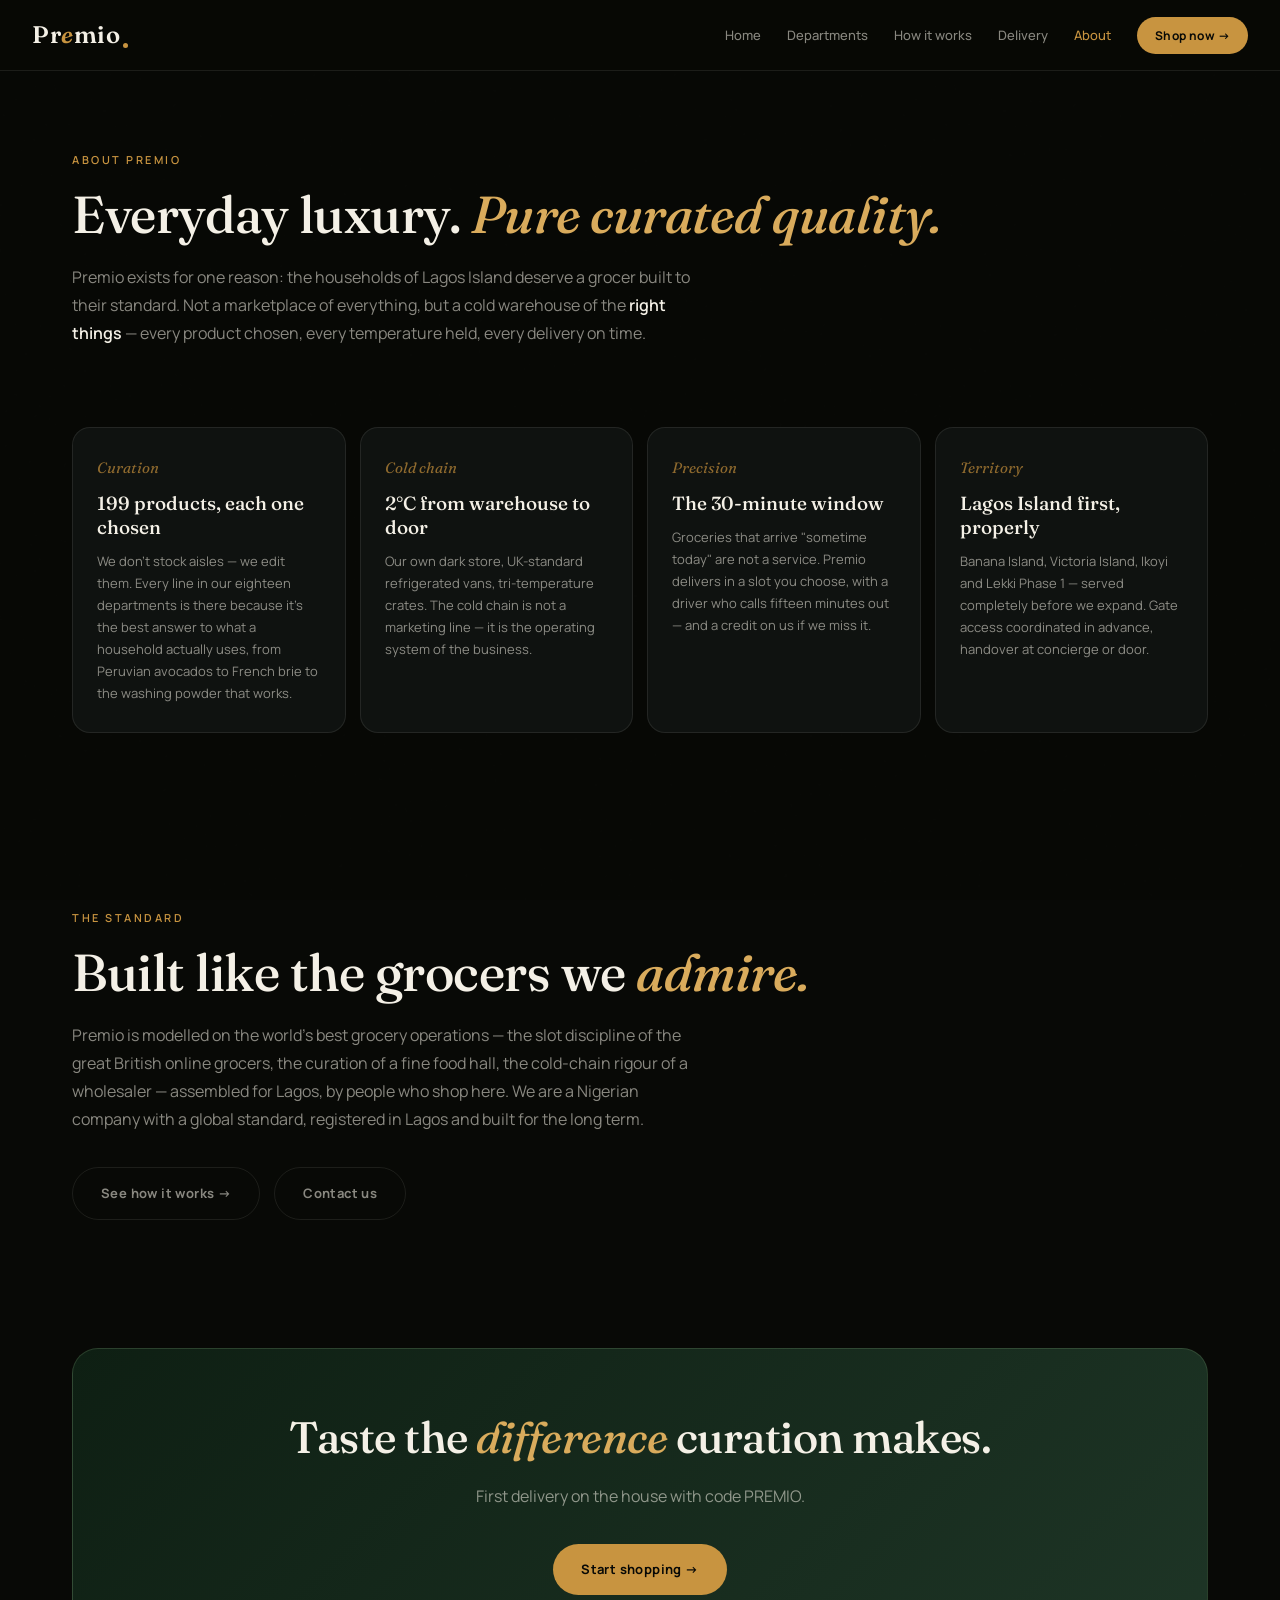
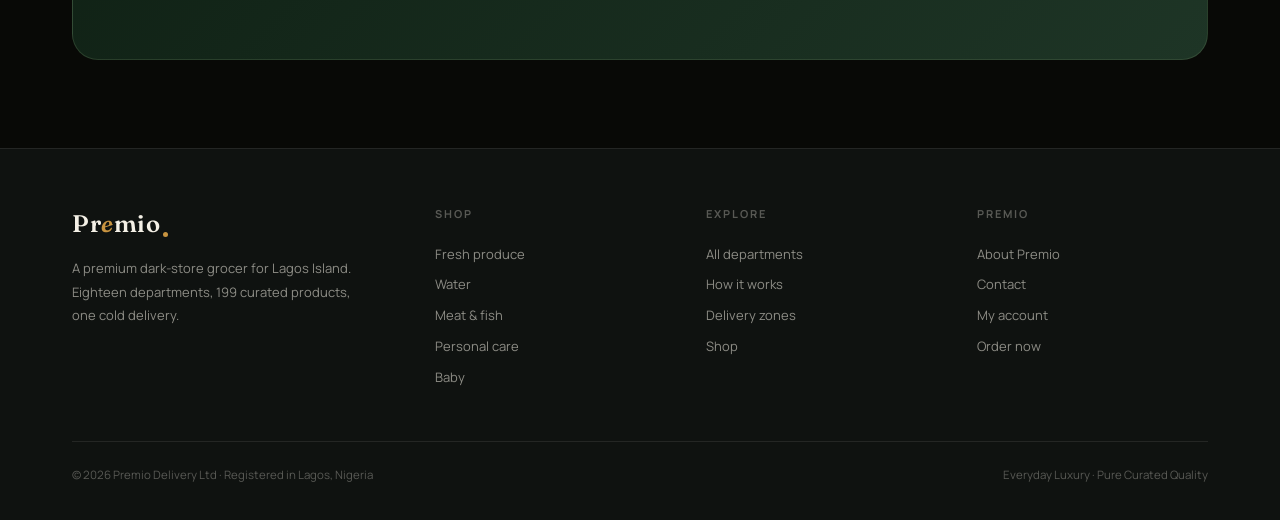
==== about.html @ 3cddad0a "Add files via upload" ====
<!DOCTYPE html>
<html lang="en">
<head>
<meta charset="UTF-8">
<meta name="viewport" content="width=device-width, initial-scale=1.0">
<title>About — Premio</title>
<meta name="description" content="Premio is a premium dark-store grocer for Lagos Island — everyday luxury, pure curated quality, delivered cold.">
<link rel="preconnect" href="https://fonts.gstatic.com" crossorigin>
<link href="https://fonts.googleapis.com/css2?family=Fraunces:ital,opsz,wght@0,9..144,400;0,9..144,500;0,9..144,600;0,9..144,700;1,9..144,400;1,9..144,600&family=Manrope:wght@300;400;500;600;700&display=swap" rel="stylesheet">
<link rel="stylesheet" href="/site.css">
</head>
<body>

<nav class="site-nav">
  <a href="/" class="logo">Pr<span class="logo-a">e</span>mio<span class="logo-dot"></span></a>
  <button class="burger" onclick="document.body.classList.toggle('nav-open')" aria-label="Menu"><span></span><span></span><span></span></button>
  <div class="nav-links">
    <a href="/">Home</a>
    <a href="/departments.html">Departments</a>
    <a href="/how-it-works.html">How it works</a>
    <a href="/delivery.html">Delivery</a>
    <a href="/about.html" class="active">About</a>
    <a href="/shop.html" class="nav-cta">Shop now →</a>
  </div>
</nav>

<main>
<div class="wrap">

  <section class="page-head">
    <div class="kicker">About Premio</div>
    <h1 class="h-display">Everyday luxury. <em>Pure curated quality.</em></h1>
    <p class="lede">Premio exists for one reason: the households of Lagos Island deserve a grocer built to their standard. Not a marketplace of everything, but a cold warehouse of the <strong>right things</strong> — every product chosen, every temperature held, every delivery on time.</p>
  </section>

  <section class="section" style="padding-top:24px">
    <div class="promise-grid">
      <div class="promise"><div class="num">Curation</div><h3>199 products, each one chosen</h3><p>We don't stock aisles — we edit them. Every line in our eighteen departments is there because it's the best answer to what a household actually uses, from Peruvian avocados to French brie to the washing powder that works.</p></div>
      <div class="promise"><div class="num">Cold chain</div><h3>2°C from warehouse to door</h3><p>Our own dark store, UK-standard refrigerated vans, tri-temperature crates. The cold chain is not a marketing line — it is the operating system of the business.</p></div>
      <div class="promise"><div class="num">Precision</div><h3>The 30-minute window</h3><p>Groceries that arrive "sometime today" are not a service. Premio delivers in a slot you choose, with a driver who calls fifteen minutes out — and a credit on us if we miss it.</p></div>
      <div class="promise"><div class="num">Territory</div><h3>Lagos Island first, properly</h3><p>Banana Island, Victoria Island, Ikoyi and Lekki Phase 1 — served completely before we expand. Gate access coordinated in advance, handover at concierge or door.</p></div>
    </div>
  </section>

  <section class="section">
    <div class="kicker">The standard</div>
    <h2 class="h-display">Built like the grocers we <em>admire.</em></h2>
    <p class="lede">Premio is modelled on the world's best grocery operations — the slot discipline of the great British online grocers, the curation of a fine food hall, the cold-chain rigour of a wholesaler — assembled for Lagos, by people who shop here. We are a Nigerian company with a global standard, registered in Lagos and built for the long term.</p>
    <div class="btn-row">
      <a href="/how-it-works.html" class="btn btn-ghost">See how it works →</a>
      <a href="/contact.html" class="btn btn-ghost">Contact us</a>
    </div>
  </section>

  <section class="cta-band">
    <h2 class="h-display">Taste the <em>difference</em> curation makes.</h2>
    <p class="lede">First delivery on the house with code PREMIO.</p>
    <div class="btn-row"><a href="/shop.html" class="btn btn-gold">Start shopping →</a></div>
  </section>

</div>
</main>

<footer>
  <div class="wrap">
    <div class="foot-grid">
      <div>
        <a href="/" class="logo">Pr<span class="logo-a">e</span>mio<span class="logo-dot"></span></a>
        <p class="foot-tag">A premium dark-store grocer for Lagos Island. Eighteen departments, 199 curated products, one cold delivery.</p>
      </div>
      <div class="foot-col">
        <h4>Shop</h4>
        <a href="/shop.html?dept=fresh">Fresh produce</a>
        <a href="/shop.html?dept=water">Water</a>
        <a href="/shop.html?dept=meat">Meat & fish</a>
        <a href="/shop.html?dept=personal">Personal care</a>
        <a href="/shop.html?dept=baby">Baby</a>
      </div>
      <div class="foot-col">
        <h4>Explore</h4>
        <a href="/departments.html">All departments</a>
        <a href="/how-it-works.html">How it works</a>
        <a href="/delivery.html">Delivery zones</a>
        <a href="/shop.html">Shop</a>
      </div>
      <div class="foot-col">
        <h4>Premio</h4>
        <a href="/about.html">About Premio</a>
        <a href="/contact.html">Contact</a>
        <a href="/account.html">My account</a>
        <a href="/shop.html">Order now</a>
      </div>
    </div>
    <div class="foot-base">
      <span>© 2026 Premio Delivery Ltd · Registered in Lagos, Nigeria</span>
      <span>Everyday Luxury · Pure Curated Quality</span>
    </div>
  </div>
</footer>

</body>
</html>
---- site.css ----
/* PREMIO — shared site styles · tokens mirror shop.html exactly */
*,*::before,*::after{margin:0;padding:0;box-sizing:border-box}
:root{
  --ink:#080906;--ink2:#0F1210;--ink3:#181B17;--ink4:#22261F;
  --paper:#F4F0E6;--cream:#E8E1CC;
  --gold:#C89440;--gold-soft:#D9AB5C;--gold-dim:#8F6A2E;
  --forest:#1E3526;--forest-deep:#0E1F13;--sage:#5A7555;--terra:#B85A3A;--sky:#7FA4C0;
  --text:#F4F0E6;--text-soft:rgba(244,240,230,.55);--text-dim:rgba(244,240,230,.32);
  --line:rgba(244,240,230,.09);
}
html{scroll-behavior:smooth}
body{font-family:'Manrope',sans-serif;background:var(--ink);color:var(--text);font-weight:400;line-height:1.6;-webkit-font-smoothing:antialiased}
body::after{content:'';position:fixed;inset:0;pointer-events:none;z-index:1;opacity:.5;background-image:url("data:image/svg+xml,%3Csvg viewBox='0 0 200 200' xmlns='http://www.w3.org/2000/svg'%3E%3Cfilter id='n'%3E%3CfeTurbulence type='fractalNoise' baseFrequency='0.9' numOctaves='2'/%3E%3CfeColorMatrix values='0 0 0 0 0 0 0 0 0 0 0 0 0 0 0 0 0 0 0.03 0'/%3E%3C/filter%3E%3Crect width='200' height='200' filter='url(%23n)'/%3E%3C/svg%3E")}
a{color:inherit;text-decoration:none}
button{font-family:inherit;border:none;background:none;color:inherit;cursor:pointer}
img{max-width:100%;display:block}
main,nav,footer{position:relative;z-index:2}
.serif{font-family:'Fraunces',serif}

/* ===== NAV ===== */
.site-nav{position:sticky;top:0;z-index:100;display:flex;align-items:center;justify-content:space-between;gap:20px;padding:16px 32px;background:rgba(8,9,6,.82);backdrop-filter:blur(18px);-webkit-backdrop-filter:blur(18px);border-bottom:1px solid var(--line)}
.logo{font-family:'Fraunces',serif;font-size:24px;font-weight:600;letter-spacing:.5px;display:flex;align-items:baseline}
.logo-a{color:var(--gold);font-style:italic}
.logo-dot{width:5px;height:5px;background:var(--gold);border-radius:50%;margin-left:3px;align-self:flex-end;margin-bottom:6px}
.nav-links{display:flex;align-items:center;gap:26px;font-size:13px;font-weight:500;color:var(--text-soft)}
.nav-links a{transition:color .2s;padding:6px 0}
.nav-links a:hover{color:var(--text)}
.nav-links a.active{color:var(--gold)}
.nav-cta{padding:9px 18px!important;background:var(--gold);color:var(--ink)!important;border-radius:50px;font-weight:700;font-size:12px;letter-spacing:.4px;transition:background .2s}
.nav-cta:hover{background:var(--gold-soft)}
.burger{display:none;flex-direction:column;gap:4px;padding:8px}
.burger span{width:20px;height:2px;background:var(--text);transition:all .3s}

/* ===== SHARED SECTIONS ===== */
.wrap{max-width:1200px;margin:0 auto;padding:0 32px}
.section{padding:88px 0}
.kicker{font-size:11px;letter-spacing:2.5px;text-transform:uppercase;color:var(--gold);font-weight:600;margin-bottom:16px}
.h-display{font-family:'Fraunces',serif;font-weight:500;font-size:clamp(32px,4.6vw,52px);line-height:1.12;letter-spacing:-.5px}
.h-display em{font-style:italic;color:var(--gold-soft)}
.lede{margin-top:20px;font-size:16px;color:var(--text-soft);max-width:620px;line-height:1.75}
.lede strong{color:var(--text);font-weight:600}
.btn-row{display:flex;gap:14px;flex-wrap:wrap;margin-top:34px}
.btn{display:inline-flex;align-items:center;gap:8px;padding:15px 28px;border-radius:50px;font-size:13px;font-weight:700;letter-spacing:.4px;transition:all .25s}
.btn-gold{background:var(--gold);color:var(--ink)}
.btn-gold:hover{background:var(--gold-soft);transform:translateY(-1px)}
.btn-ghost{border:1px solid var(--line);color:var(--text-soft)}
.btn-ghost:hover{border-color:rgba(200,148,64,.5);color:var(--text)}

/* ===== HERO ===== */
.hero{padding:96px 0 72px;display:grid;grid-template-columns:1.15fr .85fr;gap:64px;align-items:center}
.hero-badge{display:inline-flex;align-items:center;gap:8px;padding:7px 16px;border:1px solid rgba(200,148,64,.35);border-radius:50px;font-size:11px;letter-spacing:1.5px;text-transform:uppercase;color:var(--gold);margin-bottom:28px}
.hero-badge::before{content:'';width:5px;height:5px;background:var(--gold);border-radius:50%}
.stats{display:grid;grid-template-columns:repeat(4,1fr);gap:1px;background:var(--line);border:1px solid var(--line);border-radius:16px;overflow:hidden;margin-top:56px}
.stat{background:var(--ink2);padding:22px 18px}
.stat b{display:block;font-family:'Fraunces',serif;font-size:28px;font-weight:500;color:var(--gold-soft)}
.stat span{font-size:11px;color:var(--text-dim);letter-spacing:.5px;text-transform:uppercase}

/* hero order card */
.order-card{background:var(--ink2);border:1px solid var(--line);border-radius:22px;padding:26px;box-shadow:0 40px 90px rgba(0,0,0,.5)}
.oc-head{display:flex;justify-content:space-between;align-items:center;padding-bottom:16px;border-bottom:1px solid var(--line);margin-bottom:8px}
.oc-head b{font-family:'Fraunces',serif;font-size:17px;font-weight:500}
.oc-chip{font-size:10px;letter-spacing:1px;text-transform:uppercase;color:var(--sage);border:1px solid rgba(90,117,85,.4);padding:5px 11px;border-radius:50px}
.oc-row{display:flex;justify-content:space-between;padding:11px 0;border-bottom:1px solid var(--line);font-size:13px;color:var(--text-soft)}
.oc-row b{color:var(--text);font-weight:500}
.oc-row:last-of-type{border-bottom:none}
.oc-total{display:flex;justify-content:space-between;padding-top:16px;margin-top:6px;border-top:1px solid rgba(200,148,64,.3);font-family:'Fraunces',serif;font-size:19px}
.oc-total b{color:var(--gold-soft)}
.oc-foot{margin-top:14px;font-size:11.5px;color:var(--text-dim);line-height:1.7}
.oc-foot b{color:var(--text-soft)}

/* ===== DEPARTMENT CARDS ===== */
.dept-grid{display:grid;grid-template-columns:repeat(auto-fill,minmax(255px,1fr));gap:14px;margin-top:48px}
.dept-card{position:relative;border-radius:18px;padding:24px;min-height:150px;display:flex;flex-direction:column;justify-content:flex-end;color:#20241C;overflow:hidden;transition:transform .3s cubic-bezier(.2,.8,.2,1),box-shadow .3s}
.dept-card:hover{transform:translateY(-4px);box-shadow:0 22px 48px rgba(0,0,0,.45)}
.dept-num{position:absolute;top:18px;left:22px;font-size:10px;letter-spacing:1.6px;text-transform:uppercase;opacity:.55;font-weight:700}
.dept-arrow{position:absolute;top:16px;right:18px;width:30px;height:30px;border-radius:50%;background:rgba(8,9,6,.14);display:flex;align-items:center;justify-content:center;font-size:13px;transition:background .25s}
.dept-card:hover .dept-arrow{background:rgba(8,9,6,.28)}
.dept-name{font-family:'Fraunces',serif;font-size:20px;font-weight:600;line-height:1.15}
.dept-sub{font-size:11.5px;opacity:.72;margin-top:5px;font-weight:500}
.bg-fresh{background:linear-gradient(135deg,#E8EDD8 0%,#D4DDC0 100%)}
.bg-meat{background:linear-gradient(135deg,#EDD8D0 0%,#E0C3B8 100%)}
.bg-water{background:linear-gradient(135deg,#D8E5ED 0%,#C0D2DD 100%)}
.bg-juice{background:linear-gradient(135deg,#F0DCBC 0%,#E5C89E 100%)}
.bg-alcohol{background:linear-gradient(135deg,#E8D6D0 0%,#D4BDB3 100%)}
.bg-dairy{background:linear-gradient(135deg,#F0EADC 0%,#E8DEC8 100%)}
.bg-bake{background:linear-gradient(135deg,#F0E0C5 0%,#E5CFA5 100%)}
.bg-cereal{background:linear-gradient(135deg,#EEDBB0 0%,#E5CC94 100%)}
.bg-staple{background:linear-gradient(135deg,#EDE4CF 0%,#DED3B8 100%)}
.bg-condiment{background:linear-gradient(135deg,#EDDFCA 0%,#DDC9A8 100%)}
.bg-snack{background:linear-gradient(135deg,#E8DCC4 0%,#DCCBA8 100%)}
.bg-frozen{background:linear-gradient(135deg,#D8E0EA 0%,#C0CCDB 100%)}
.bg-tea{background:linear-gradient(135deg,#E5D5C0 0%,#D4BFA0 100%)}
.bg-personal{background:linear-gradient(135deg,#E8DFE8 0%,#D8CAD8 100%)}
.bg-clean{background:linear-gradient(135deg,#D8E8E5 0%,#B8D4D0 100%)}
.bg-baby{background:linear-gradient(135deg,#EADCE0 0%,#DCBFC8 100%)}
.bg-wellness{background:linear-gradient(135deg,#DCE5DC 0%,#BCD0BC 100%)}
.bg-pet{background:linear-gradient(135deg,#E5D8C8 0%,#D3BFA8 100%)}

/* ===== PROMISES / STEPS ===== */
.promise-grid{display:grid;grid-template-columns:repeat(auto-fit,minmax(240px,1fr));gap:14px;margin-top:48px}
.promise{background:var(--ink2);border:1px solid var(--line);border-radius:18px;padding:28px 24px;transition:border-color .3s}
.promise:hover{border-color:rgba(200,148,64,.3)}
.promise .num{font-family:'Fraunces',serif;font-style:italic;color:var(--gold-dim);font-size:15px}
.promise h3{font-family:'Fraunces',serif;font-weight:500;font-size:19px;margin:12px 0 10px;line-height:1.25}
.promise p{font-size:13px;color:var(--text-soft);line-height:1.7}
.steps{counter-reset:step;display:grid;gap:14px;margin-top:48px}
.step{display:grid;grid-template-columns:72px 1fr;gap:26px;background:var(--ink2);border:1px solid var(--line);border-radius:18px;padding:30px 28px;align-items:start}
.step .s-num{font-family:'Fraunces',serif;font-style:italic;font-size:34px;color:var(--gold-dim);line-height:1}
.step h3{font-family:'Fraunces',serif;font-weight:500;font-size:21px;margin-bottom:8px}
.step p{font-size:13.5px;color:var(--text-soft);line-height:1.75;max-width:640px}
.step p b{color:var(--text);font-weight:600}

/* ===== ZONES ===== */
.zone-grid{display:grid;grid-template-columns:repeat(auto-fill,minmax(300px,1fr));gap:14px;margin-top:48px}
.zone{background:var(--ink2);border:1px solid var(--line);border-radius:18px;padding:28px 26px;transition:border-color .3s}
.zone:hover{border-color:rgba(200,148,64,.3)}
.zone-tag{display:inline-flex;align-items:center;gap:7px;font-size:10px;letter-spacing:1.4px;text-transform:uppercase;font-weight:700;padding:5px 12px;border-radius:50px;margin-bottom:16px}
.tag-live{color:#9BC59B;border:1px solid rgba(90,117,85,.5)}
.tag-live::before{content:'';width:5px;height:5px;background:#9BC59B;border-radius:50%}
.tag-soon{color:var(--gold);border:1px solid rgba(200,148,64,.4)}
.zone h3{font-family:'Fraunces',serif;font-weight:500;font-size:22px;margin-bottom:9px}
.zone p{font-size:13px;color:var(--text-soft);line-height:1.7}
.zone .zone-note{margin-top:16px;padding-top:14px;border-top:1px solid var(--line);font-size:11.5px;color:var(--gold-soft);letter-spacing:.3px}

/* ===== CTA BAND ===== */
.cta-band{background:linear-gradient(135deg,var(--forest-deep) 0%,var(--forest) 100%);border:1px solid rgba(90,117,85,.35);border-radius:26px;padding:64px 48px;text-align:center;margin:40px 0 88px}
.cta-band .h-display{font-size:clamp(28px,3.8vw,44px)}
.cta-band .lede{margin-left:auto;margin-right:auto;text-align:center}
.cta-band .btn-row{justify-content:center}
.promo-code{display:inline-block;margin-top:22px;padding:10px 22px;border:1px dashed rgba(200,148,64,.5);border-radius:12px;font-size:13px;color:var(--text-soft)}
.promo-code b{color:var(--gold-soft);font-family:'Fraunces',serif;letter-spacing:2px;font-size:15px}

/* ===== FOOTER ===== */
footer{border-top:1px solid var(--line);padding:56px 0 36px;background:var(--ink2)}
.foot-grid{display:grid;grid-template-columns:1.4fr repeat(3,1fr);gap:40px}
.foot-tag{font-size:13px;color:var(--text-soft);line-height:1.8;max-width:280px;margin-top:14px}
.foot-col h4{font-size:11px;letter-spacing:2px;text-transform:uppercase;color:var(--text-dim);margin-bottom:16px;font-weight:700}
.foot-col a{display:block;font-size:13px;color:var(--text-soft);padding:5px 0;transition:color .2s}
.foot-col a:hover{color:var(--gold-soft)}
.foot-base{display:flex;justify-content:space-between;gap:16px;flex-wrap:wrap;margin-top:48px;padding-top:24px;border-top:1px solid var(--line);font-size:11.5px;color:var(--text-dim)}

/* ===== PAGE HEADERS ===== */
.page-head{padding:80px 0 8px}

/* ===== RESPONSIVE ===== */
:focus-visible{outline:2px solid var(--gold);outline-offset:2px}
@media (prefers-reduced-motion:reduce){*,*::before,*::after{animation:none!important;transition-duration:.01ms!important}html{scroll-behavior:auto}}
@media (max-width:960px){
  .hero{grid-template-columns:1fr;gap:48px;padding:64px 0 56px}
  .stats{grid-template-columns:repeat(2,1fr)}
  .foot-grid{grid-template-columns:1fr 1fr}
}
@media (max-width:760px){
  .site-nav{padding:14px 18px}
  .burger{display:flex}
  .nav-links{position:fixed;top:57px;left:0;right:0;flex-direction:column;align-items:flex-start;gap:2px;background:rgba(8,9,6,.97);backdrop-filter:blur(18px);border-bottom:1px solid var(--line);padding:14px 22px 22px;transform:translateY(-130%);transition:transform .35s cubic-bezier(.2,.8,.2,1);z-index:99}
  body.nav-open .nav-links{transform:none}
  .nav-links a{padding:11px 0;font-size:15px;width:100%}
  .nav-cta{margin-top:10px;text-align:center;justify-content:center;display:inline-flex}
  .wrap{padding:0 18px}
  .section{padding:64px 0}
  .step{grid-template-columns:1fr;gap:10px;padding:26px 22px}
  .cta-band{padding:48px 24px}
}
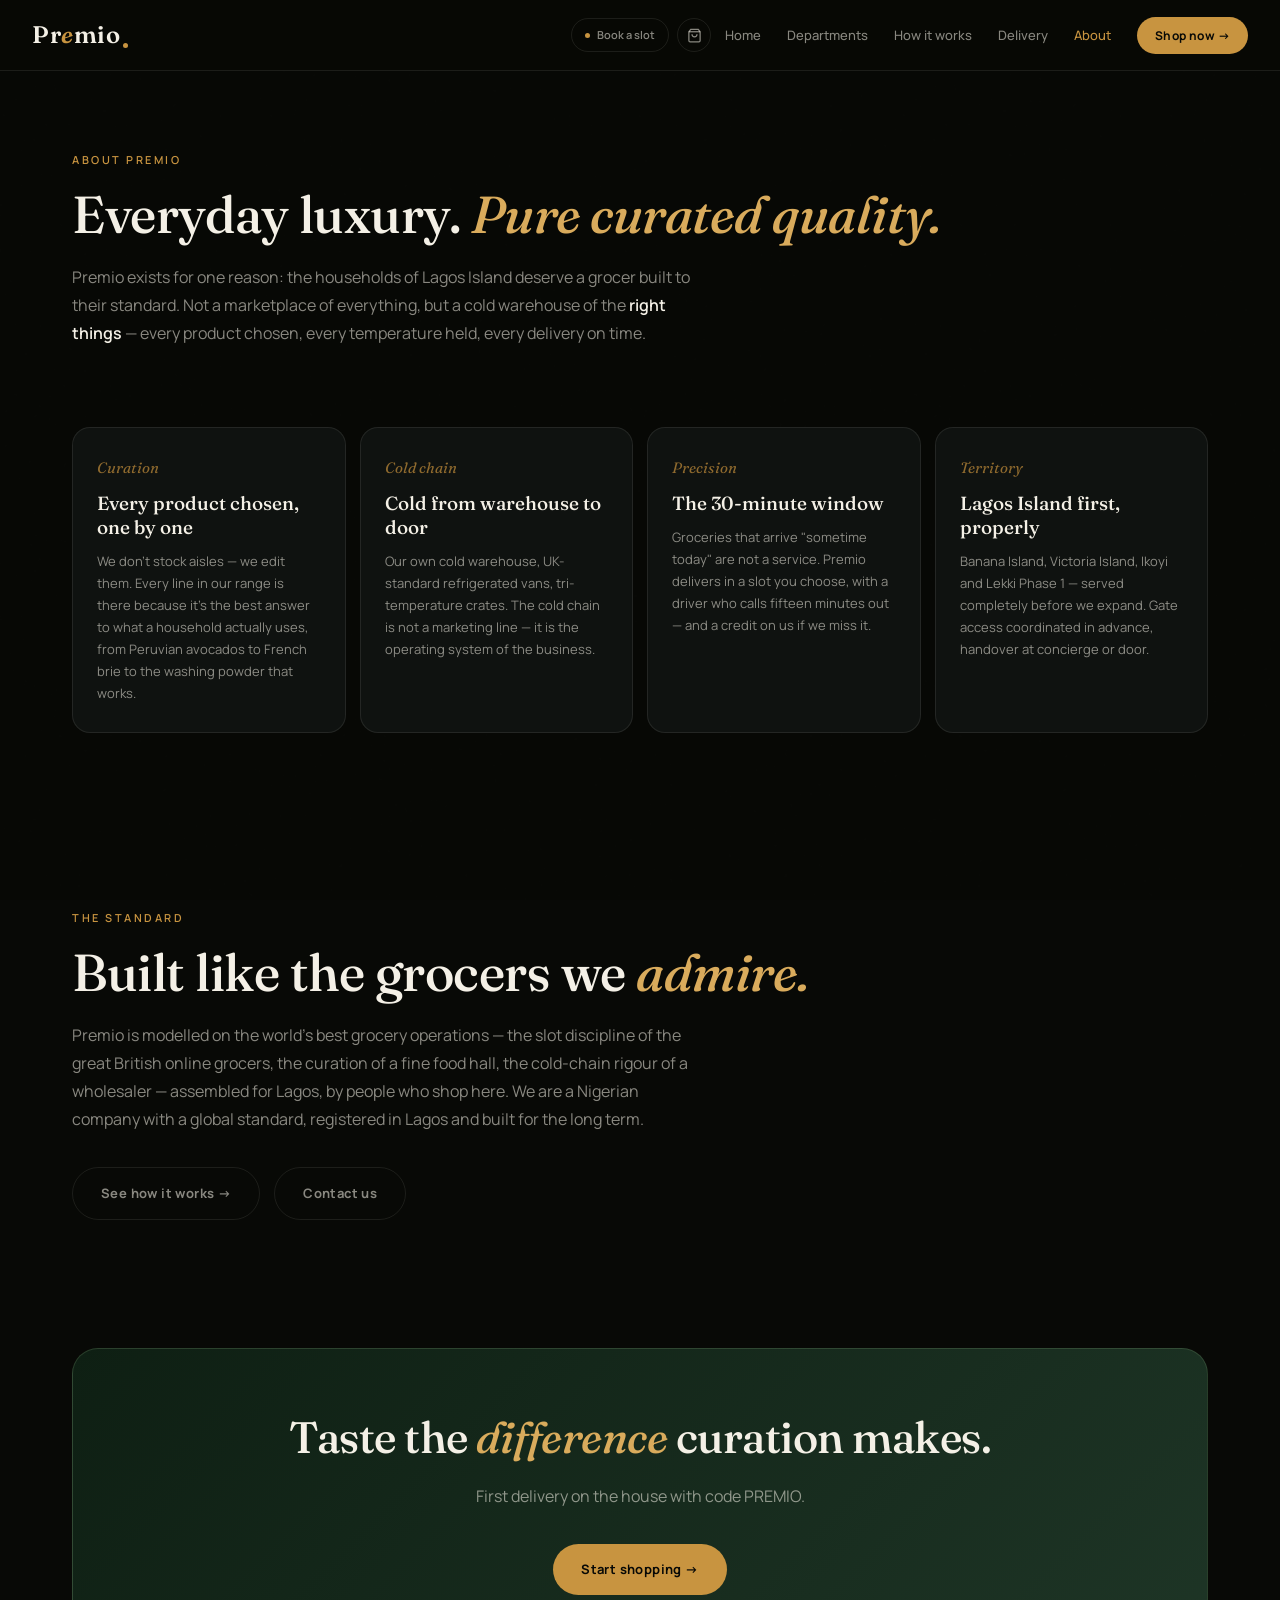
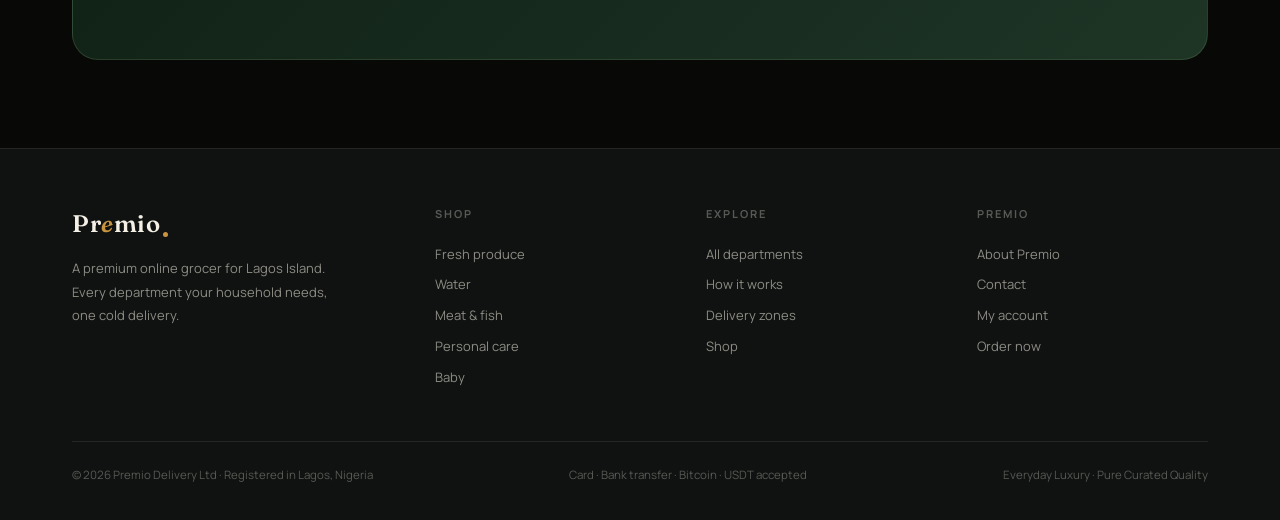
==== commit 1234f4df: "Add files via upload" ====
--- a/about.html
+++ b/about.html
@@ -4,7 +4,7 @@
 <meta charset="UTF-8">
 <meta name="viewport" content="width=device-width, initial-scale=1.0">
 <title>About — Premio</title>
-<meta name="description" content="Premio is a premium dark-store grocer for Lagos Island — everyday luxury, pure curated quality, delivered cold.">
+<meta name="description" content="Premio is a premium online grocer for Lagos Island — everyday luxury, pure curated quality, delivered cold.">
 <link rel="preconnect" href="https://fonts.gstatic.com" crossorigin>
 <link href="https://fonts.googleapis.com/css2?family=Fraunces:ital,opsz,wght@0,9..144,400;0,9..144,500;0,9..144,600;0,9..144,700;1,9..144,400;1,9..144,600&family=Manrope:wght@300;400;500;600;700&display=swap" rel="stylesheet">
 <link rel="stylesheet" href="/site.css">
@@ -35,8 +35,8 @@
 
   <section class="section" style="padding-top:24px">
     <div class="promise-grid">
-      <div class="promise"><div class="num">Curation</div><h3>199 products, each one chosen</h3><p>We don't stock aisles — we edit them. Every line in our eighteen departments is there because it's the best answer to what a household actually uses, from Peruvian avocados to French brie to the washing powder that works.</p></div>
-      <div class="promise"><div class="num">Cold chain</div><h3>2°C from warehouse to door</h3><p>Our own dark store, UK-standard refrigerated vans, tri-temperature crates. The cold chain is not a marketing line — it is the operating system of the business.</p></div>
+      <div class="promise"><div class="num">Curation</div><h3>Every product chosen, one by one</h3><p>We don't stock aisles — we edit them. Every line in our range is there because it's the best answer to what a household actually uses, from Peruvian avocados to French brie to the washing powder that works.</p></div>
+      <div class="promise"><div class="num">Cold chain</div><h3>Cold from warehouse to door</h3><p>Our own cold warehouse, UK-standard refrigerated vans, tri-temperature crates. The cold chain is not a marketing line — it is the operating system of the business.</p></div>
       <div class="promise"><div class="num">Precision</div><h3>The 30-minute window</h3><p>Groceries that arrive "sometime today" are not a service. Premio delivers in a slot you choose, with a driver who calls fifteen minutes out — and a credit on us if we miss it.</p></div>
       <div class="promise"><div class="num">Territory</div><h3>Lagos Island first, properly</h3><p>Banana Island, Victoria Island, Ikoyi and Lekki Phase 1 — served completely before we expand. Gate access coordinated in advance, handover at concierge or door.</p></div>
     </div>
@@ -66,7 +66,7 @@
     <div class="foot-grid">
       <div>
         <a href="/" class="logo">Pr<span class="logo-a">e</span>mio<span class="logo-dot"></span></a>
-        <p class="foot-tag">A premium dark-store grocer for Lagos Island. Eighteen departments, 199 curated products, one cold delivery.</p>
+        <p class="foot-tag">A premium online grocer for Lagos Island. Every department your household needs, one cold delivery.</p>
       </div>
       <div class="foot-col">
         <h4>Shop</h4>
@@ -93,10 +93,12 @@
     </div>
     <div class="foot-base">
       <span>© 2026 Premio Delivery Ltd · Registered in Lagos, Nigeria</span>
+      <span>Card · Bank transfer · Bitcoin · USDT accepted</span>
       <span>Everyday Luxury · Pure Curated Quality</span>
     </div>
   </div>
 </footer>
 
+<script src="/site.js" defer></script>
 </body>
 </html>
--- a/site.css
+++ b/site.css
@@ -162,3 +162,38 @@
   .step{grid-template-columns:1fr;gap:10px;padding:26px 22px}
   .cta-band{padding:48px 24px}
 }
+
+/* ===== VAN ===== */
+.van-frame{margin-top:44px;border-radius:24px;overflow:hidden;border:1px solid var(--line);box-shadow:0 40px 90px rgba(0,0,0,.45)}
+.van-frame img{width:100%;display:block}
+
+/* ===== FORM INPUTS ===== */
+.co-input{width:100%;padding:11px 14px;margin-top:8px;background:var(--ink);border:1px solid var(--line);border-radius:10px;font-family:inherit;font-size:13px;color:var(--text);font-weight:400;resize:none}
+.co-input::placeholder{color:var(--text-dim)}
+.co-input:focus{outline:none;border-color:rgba(200,148,64,.5)}
+/* ===== SHELF STRIP ===== */
+.shelf-strip{display:grid;grid-template-columns:repeat(6,1fr);gap:12px;margin-top:44px}
+.shelf-item{background:#fff;border-radius:16px;padding:14px 10px 12px;text-align:center;transition:transform .3s cubic-bezier(.2,.8,.2,1),box-shadow .3s}
+.shelf-item:hover{transform:translateY(-4px);box-shadow:0 20px 44px rgba(0,0,0,.4)}
+.shelf-item img{width:100%;aspect-ratio:1/1;object-fit:contain}
+.shelf-item span{display:block;margin-top:8px;font-size:10.5px;font-weight:600;color:#20241C;letter-spacing:.3px}
+@media (max-width:960px){.shelf-strip{grid-template-columns:repeat(3,1fr)}}
+@media (max-width:560px){.shelf-strip{grid-template-columns:repeat(2,1fr);gap:10px}}
+
+/* ===== LIVE NAV (marketing pages) ===== */
+.nav-live{display:flex;align-items:center;gap:8px;margin-left:auto}
+.site-nav{gap:14px}
+.nav-slot{display:flex;align-items:center;gap:7px;padding:7px 13px;border:1px solid var(--line);border-radius:50px;font-size:11px;font-weight:600;color:var(--text-soft);white-space:nowrap}
+.nav-slot.booked{border-color:rgba(90,117,85,.55);color:#B9D6B9}
+.ns-dot{width:5px;height:5px;border-radius:50%;background:#9BC59B}
+.ns-dot.off{background:var(--gold)}
+.nav-basket{position:relative;display:flex;align-items:center;justify-content:center;width:34px;height:34px;border:1px solid var(--line);border-radius:50%;color:var(--text-soft)}
+.nav-basket:hover{border-color:rgba(200,148,64,.4);color:var(--gold)}
+.nb-count{position:absolute;top:-4px;right:-4px;min-width:16px;height:16px;padding:0 4px;background:var(--gold);color:var(--ink);border-radius:50px;font-size:9.5px;font-weight:700;display:flex;align-items:center;justify-content:center}
+.hero-return{display:none;align-items:center;justify-content:space-between;gap:14px;flex-wrap:wrap;padding:13px 18px;margin-bottom:24px;background:linear-gradient(135deg,rgba(30,53,38,.5),rgba(30,53,38,.2));border:1px solid rgba(90,117,85,.4);border-radius:14px;font-size:13.5px;color:var(--text-soft)}
+.hero-return em{color:var(--gold-soft);font-family:'Fraunces',serif}
+.hero-return b{color:var(--text)}
+.hr-actions{display:flex;gap:8px;flex-wrap:wrap}
+.hr-btn{padding:8px 15px;border:1px solid var(--line);border-radius:50px;font-size:11px;font-weight:700;color:var(--text-soft)}
+.hr-btn.gold{background:var(--gold);color:var(--ink);border-color:var(--gold)}
+@media (max-width:760px){.nav-live{margin-left:0}.nav-slot{display:none}}
